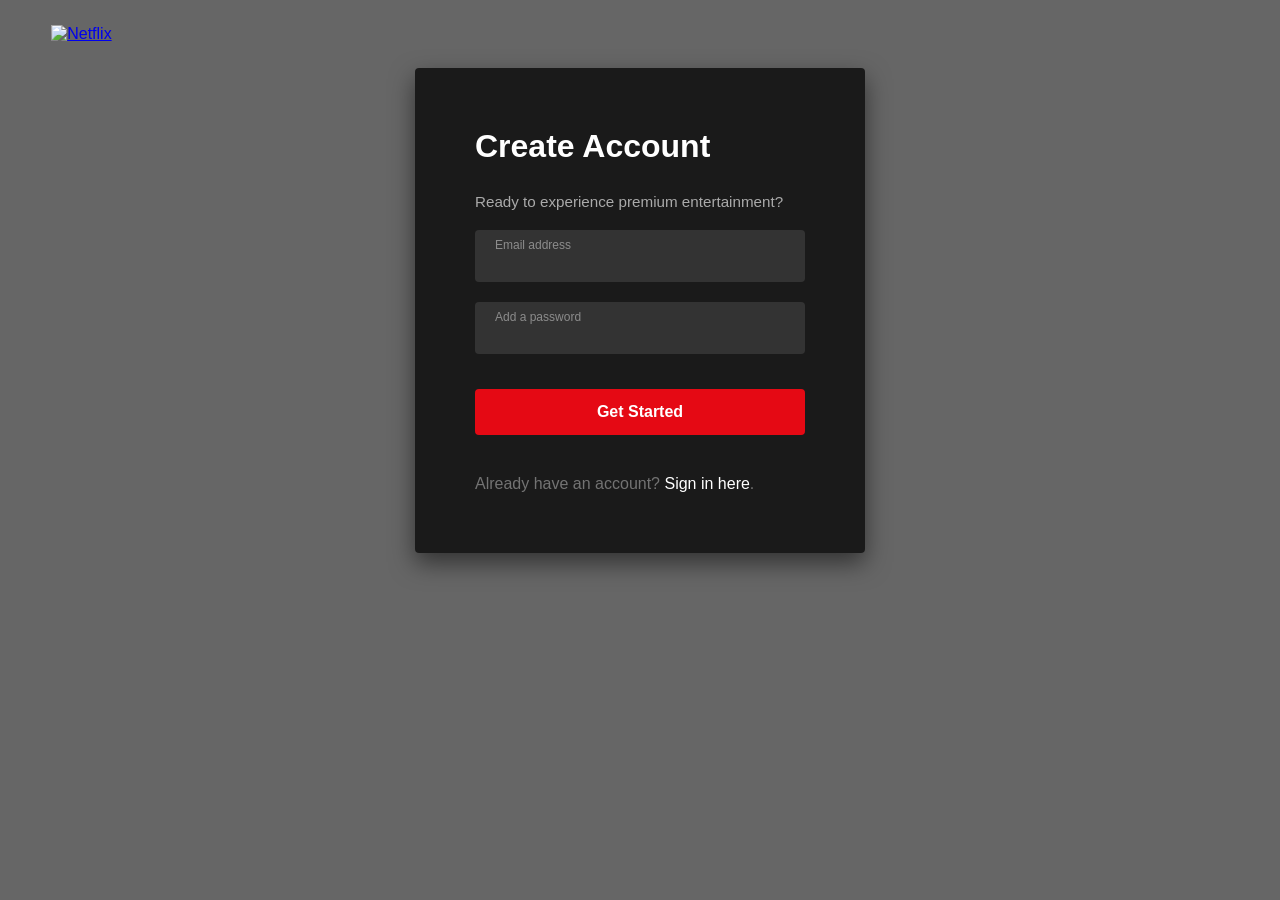
==== signup.html @ d0b5bb9f "Feat: Completed dynamic Netflix portal with flat DB backend" ====
<!DOCTYPE html>
<html lang="en">
<head>
    <meta charset="UTF-8">
    <meta name="viewport" content="width=device-width, initial-scale=1.0">
    <title>Netflix - Sign Up</title>
    <link rel="stylesheet" href="style.css">
</head>
<body class="auth-body">
    <div class="auth-header">
        <a href="index.html">
            <img src="https://upload.wikimedia.org/wikipedia/commons/0/08/Netflix_2015_logo.svg" alt="Netflix" class="logo">
        </a>
    </div>

    <div class="auth-card">
        <h2>Create Account</h2>
        <p style="color: #aaa; margin-bottom: 20px; font-size: 0.95rem;">Ready to experience premium entertainment?</p>
        <form id="registerForm">
            <div class="input-group">
                <input type="email" id="regEmail" required>
                <label>Email address</label>
                <span class="error-msg" id="regEmailError"></span>
            </div>
            <div class="input-group">
                <input type="password" id="regPassword" required>
                <label>Add a password</label>
                <span class="error-msg" id="regPassError"></span>
            </div>
            <button type="submit" class="btn-auth-submit">Get Started</button>
        </form>

        <div class="auth-switch">
            <p>Already have an account? <a href="signin.html">Sign in here</a>.</p>
        </div>
    </div>
    <script src="script.js"></script>
</body>
</html>
---- style.css ----
/* ==========================================================================
   1. RESET & BASE CONFIGURATION
   ========================================================================== */
   * {
    margin: 0;
    padding: 0;
    box-sizing: border-box;
    font-family: 'Helvetica Neue', Helvetica, Arial, sans-serif;
}

body {
    background-color: #141414;
    color: #ffffff;
    overflow-x: hidden;
}

/* ==========================================================================
   2. INDEX / LANDING PAGE STYLES
   ========================================================================== */
.hero {
    background: linear-gradient(to bottom, rgba(0,0,0,0.8) 0%, rgba(0,0,0,0.2) 60%, rgba(0,0,0,0.95) 100%), 
                url('https://images.unsplash.com/photo-1574267432553-4b4628081c31?q=80&w=1600'); 
    background-size: cover;
    background-position: center;
    height: 95vh;
    position: relative;
    display: flex;
    flex-direction: column;
}

.navbar {
    display: flex;
    justify-content: space-between;
    align-items: center;
    padding: 25px 6%;
    z-index: 10;
}

.logo {
    height: 42px;
}

.nav-buttons {
    display: flex;
    align-items: center;
    gap: 15px;
}

.lang-btn {
    background: rgba(0, 0, 0, 0.6);
    color: #fff;
    border: 1px solid rgba(255,255,255,0.3);
    padding: 6px 15px;
    border-radius: 4px;
    font-size: 0.9rem;
}

.btn-signin {
    background-color: #E50914;
    color: #fff;
    text-decoration: none;
    padding: 7px 17px;
    font-size: 0.9rem;
    font-weight: 600;
    border-radius: 4px;
    transition: background 0.2s;
}

.btn-signin:hover { 
    background-color: #c40812; 
}

.hero-content {
    margin: auto;
    text-align: center;
    max-width: 800px;
    padding: 0 20px;
    z-index: 5;
    text-shadow: 0px 4px 10px rgba(0,0,0,0.9);
}

.hero-content h1 {
    font-size: 3.2rem;
    font-weight: 900;
    margin-bottom: 15px;
    line-height: 1.1;
}

.hero-content .subtitle { 
    font-size: 1.5rem; 
    margin-bottom: 25px; 
}

.hero-content .email-text { 
    font-size: 1.2rem; 
    margin-bottom: 20px; 
}

.email-form { 
    display: flex; 
    justify-content: center; 
    gap: 8px; 
}

.email-form input {
    width: 450px;
    padding: 18px;
    background: rgba(15, 15, 15, 0.7);
    border: 1px solid rgba(255, 255, 255, 0.3);
    color: #fff;
    font-size: 1rem;
    border-radius: 4px;
}

.email-form input:focus { 
    border-color: #E50914; 
    outline: none; 
}

.email-form button {
    background-color: #E50914;
    color: #fff;
    border: none;
    padding: 0 25px;
    font-size: 1.4rem;
    font-weight: 600;
    border-radius: 4px;
    cursor: pointer;
    display: flex;
    align-items: center;
    gap: 8px;
}

.section-divider {
    border: none;
    height: 8px;
    background-color: #232323;
}

/* FAQ Accordion Section */
.faq-section { 
    padding: 70px 6%; 
    max-width: 850px; 
    margin: 0 auto; 
}

.faq-section h2 { 
    text-align: center; 
    font-size: 2.5rem; 
    margin-bottom: 35px; 
}

.faq-item { 
    background-color: #2d2d2d; 
    margin-bottom: 8px; 
}

.faq-question {
    width: 100%; 
    background: none; 
    border: none; 
    color: #fff;
    text-align: left; 
    padding: 24px; 
    font-size: 1.4rem;
    display: flex; 
    justify-content: space-between; 
    align-items: center; 
    cursor: pointer;
}

.faq-question:hover { 
    background-color: #414141; 
}

.faq-answer { 
    max-height: 0; 
    overflow: hidden; 
    transition: max-height 0.25s cubic-bezier(0.5, 0, 0.1, 1); 
    background-color: #2d2d2d; 
}

.faq-answer p { 
    padding: 0 24px 24px 24px; 
    font-size: 1.15rem; 
    color: #bfbfbf; 
    line-height: 1.5; 
}

.faq-item.active .faq-answer { 
    max-height: 300px; 
}

.faq-item.active i { 
    transform: rotate(45deg); 
}

/* ==========================================================================
   3. AUTH PAGES STYLING (SIGN-IN & SIGN-UP INPUT FIXES)
   ========================================================================== */
.auth-body {
    background: linear-gradient(rgba(0, 0, 0, 0.6), rgba(0, 0, 0, 0.6)), 
                url('https://images.unsplash.com/photo-1574267432553-4b4628081c31?q=80&w=1600') no-repeat center center/cover;
    min-height: 100vh;
    display: flex;
    flex-direction: column;
}

.auth-header { 
    padding: 25px 4%; 
}

.auth-card {
    background-color: rgba(0, 0, 0, 0.75);
    padding: 60px;
    width: 100%;
    max-width: 450px;
    margin: 0 auto 100px auto;
    border-radius: 4px;
    box-shadow: 0 10px 25px rgba(0,0,0,0.5);
}

.auth-card h2 { 
    font-size: 2rem; 
    font-weight: 700; 
    margin-bottom: 28px; 
}

/* Overlap Fixed Input Architecture */
.input-group {
    position: relative;
    margin-bottom: 20px;
}

.input-group input {
    width: 100%;
    padding: 24px 20px 8px 20px; /* Label ke liye spacing lock kar di hai */
    background: #333333;
    border: none;
    border-bottom: 2px solid transparent;
    border-radius: 4px;
    color: #fff;
    font-size: 1rem;
    outline: none;
}

.input-group input:focus {
    background: #454545;
    border-bottom-color: #e87c03;
}

/* Label Position Engineering - autofill par text mix nahi hoga */
.input-group label {
    position: absolute;
    left: 20px;
    top: 8px; 
    color: #8c8c8c;
    font-size: 0.75rem;
    pointer-events: none;
    transition: 0.15s ease all;
}

.btn-auth-submit {
    width: 100%; 
    padding: 14px; 
    background-color: #E50914; 
    color: #fff;
    font-size: 1rem; 
    font-weight: 600; 
    border: none; 
    border-radius: 4px;
    margin-top: 15px; 
    cursor: pointer; 
    transition: background 0.2s;
}

.btn-auth-submit:hover { 
    background-color: #c40812; 
}

.auth-help { 
    display: flex; 
    justify-content: space-between; 
    margin-top: 12px; 
    font-size: 0.8rem; 
}

.auth-help a { 
    color: #b3b3b3; 
    text-decoration: none; 
}

.remember-container { 
    display: flex; 
    align-items: center; 
    gap: 6px; 
    color: #b3b3b3;
}

.auth-switch { 
    margin-top: 40px; 
    color: #737373; 
    font-size: 1rem; 
}

.auth-switch a { 
    color: #fff; 
    text-decoration: none; 
}

.auth-switch a:hover { 
    text-decoration: underline; 
}

.error-msg { 
    color: #e87c03; 
    font-size: 0.75rem; 
    display: block; 
    margin-top: 4px; 
}

/* ==========================================================================
   4. BROWSE / MULTI-DASHBOARD LAYOUT STYLES
   ========================================================================== */
.browse-nav {
    position: fixed;
    top: 0; 
    width: 100%; 
    display: flex; 
    justify-content: space-between;
    align-items: center; 
    padding: 15px 4%; 
    z-index: 100;
    background: linear-gradient(to bottom, rgba(0,0,0,0.8) 0%, transparent 100%);
    transition: background-color 0.4s ease;
}

.browse-nav.nav-black { 
    background-color: #141414; 
}

.nav-left, .nav-right { 
    display: flex; 
    align-items: center; 
    gap: 20px; 
}

.nav-links { 
    display: flex; 
    list-style: none; 
    gap: 18px; 
    margin-left: 10px; 
}

.nav-links a { 
    color: #e5e5e5; 
    text-decoration: none; 
    font-size: 0.85rem; 
    transition: color 0.3s; 
}

.nav-links a:hover, 
.nav-links .active a { 
    color: #ffffff; 
    font-weight: 500; 
}

.nav-icon { 
    font-size: 1.1rem; 
    cursor: pointer; 
}

.avatar { 
    width: 32px; 
    border-radius: 4px; 
    cursor: pointer; 
}

.btn-logout-hub {
    background: rgba(229, 9, 20, 0.2);
    color: #E50914;
    border: 1px solid #E50914;
    padding: 6px 14px;
    font-size: 0.8rem;
    font-weight: 600;
    border-radius: 4px;
    text-decoration: none;
    transition: all 0.3s ease;
}

.btn-logout-hub:hover {
    background: #E50914;
    color: #fff;
    box-shadow: 0 0 12px rgba(229, 9, 20, 0.6);
}

/* Billboard Banner */
.billboard {
    height: 85vh;
    background: linear-gradient(to right, rgba(20,20,20,0.9) 20%, rgba(20,20,20,0.2) 60%, transparent 100%),
                url('https://images.unsplash.com/photo-1574267432553-4b4628081c31?q=80&w=1600');
    background-size: cover;
    background-position: center 20%;
    position: relative; 
    display: flex; 
    align-items: center; 
    padding-left: 4%;
}

.billboard-content { 
    max-width: 45%; 
    z-index: 10; 
}

.movie-title { 
    font-size: 4rem; 
    font-weight: 900; 
    letter-spacing: 2px; 
    margin-bottom: 15px; 
    text-transform: uppercase;
}

.movie-desc { 
    font-size: 1.1rem; 
    line-height: 1.4; 
    color: #fff; 
    margin-bottom: 20px; 
}

.billboard-buttons { 
    display: flex; 
    gap: 10px; 
}

.btn-play, .btn-info {
    border: none; 
    padding: 10px 24px; 
    font-size: 1.05rem; 
    font-weight: 600;
    border-radius: 4px; 
    cursor: pointer; 
    display: flex; 
    align-items: center; 
    gap: 8px;
}

.btn-play { background-color: #ffffff; color: #000; }
.btn-info { background-color: rgba(109, 109, 110, 0.7); color: #fff; }

.billboard-overlay { 
    position: absolute; 
    bottom: 0; 
    left: 0; 
    width: 100%; 
    height: 100px; 
    background: linear-gradient(to top, #141414, transparent); 
}

/* Movie Layout Control */
.rows-container { 
    position: relative; 
    z-index: 20; 
    padding-left: 4%; 
    padding-bottom: 50px; 
    margin-top: -40px; 
}

.movie-row { 
    margin-bottom: 35px; 
}

.movie-row h2 { 
    font-size: 1.4rem; 
    font-weight: 600; 
    color: #e5e5e5; 
    margin-bottom: 12px; 
}

.row-posters { 
    display: flex; 
    gap: 8px; 
    overflow-x: auto; 
    padding: 10px 0; 
}

.row-posters::-webkit-scrollbar { 
    display: none; 
}

.browse-card {
    min-width: 240px; 
    height: 140px; 
    border-radius: 4px; 
    overflow: hidden;
    position: relative; 
    cursor: pointer; 
    transition: transform 0.4s cubic-bezier(0.165, 0.84, 0.44, 1);
}

.browse-card img { 
    width: 100%; 
    height: 100%; 
    object-fit: cover; 
}

.browse-card:hover { 
    transform: scale(1.1); 
    z-index: 30; 
    box-shadow: 0 8px 20px rgba(0,0,0,0.8); 
}

.c-overlay { 
    position: absolute; 
    top: 0; left: 0; 
    width: 100%; height: 100%; 
    background: rgba(0,0,0,0.4); 
    display: flex; 
    justify-content: center; 
    align-items: center; 
    opacity: 0; 
    transition: opacity 0.2s; 
}

.browse-card:hover .c-overlay { 
    opacity: 1; 
}

.c-overlay i { 
    font-size: 2rem; 
    color: #fff; 
}

/* Responsive Structural Fixes */
@media (max-width: 768px) {
    .hero-content h1 { font-size: 2.2rem; }
    .email-form { flex-direction: column; align-items: center; }
    .email-form input { width: 100%; }
    .auth-card { padding: 40px 20px; }
    .billboard-content { max-width: 80%; }
    .movie-title { font-size: 2.5rem; }
}
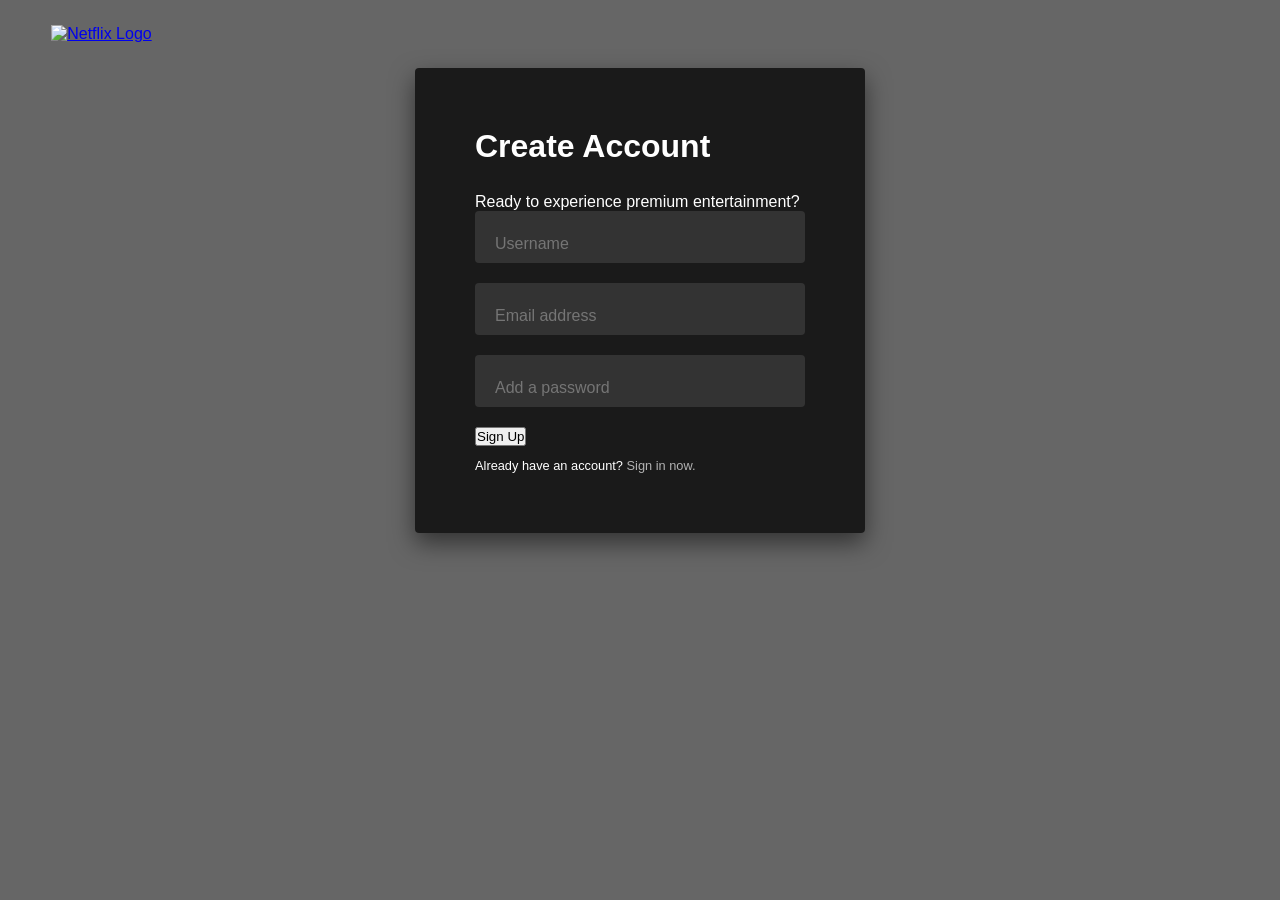
==== commit bcd3cde5: "Fix: Synced HTML Input IDs with Javascript production engine" ====
--- a/signup.html
+++ b/signup.html
@@ -3,37 +3,44 @@
 <head>
     <meta charset="UTF-8">
     <meta name="viewport" content="width=device-width, initial-scale=1.0">
-    <title>Netflix - Sign Up</title>
+    <title>Netflix India - Watch TV Shows Online, Watch Movies Online</title>
     <link rel="stylesheet" href="style.css">
 </head>
 <body class="auth-body">
+    
     <div class="auth-header">
         <a href="index.html">
-            <img src="https://upload.wikimedia.org/wikipedia/commons/0/08/Netflix_2015_logo.svg" alt="Netflix" class="logo">
+            <img src="https://upload.wikimedia.org/wikipedia/commons/0/08/Netflix_2015_logo.svg" class="logo" alt="Netflix Logo">
         </a>
     </div>
 
     <div class="auth-card">
         <h2>Create Account</h2>
-        <p style="color: #aaa; margin-bottom: 20px; font-size: 0.95rem;">Ready to experience premium entertainment?</p>
-        <form id="registerForm">
+        <p class="sub-text">Ready to experience premium entertainment?</p>
+        
+        <form id="signupForm">
             <div class="input-group">
-                <input type="email" id="regEmail" required>
-                <label>Email address</label>
-                <span class="error-msg" id="regEmailError"></span>
+                <input type="text" id="signupUsername" placeholder="Username" required autocomplete="off">
             </div>
+
             <div class="input-group">
-                <input type="password" id="regPassword" required>
-                <label>Add a password</label>
-                <span class="error-msg" id="regPassError"></span>
+                <input type="email" id="signupEmail" placeholder="Email address" required autocomplete="email">
             </div>
-            <button type="submit" class="btn-auth-submit">Get Started</button>
+            
+            <div class="input-group">
+                <input type="password" id="signupPassword" placeholder="Add a password" required autocomplete="new-password">
+            </div>
+
+            <div id="signupMessage" class="status-message"></div>
+
+            <button type="submit" class="auth-btn">Sign Up</button>
         </form>
 
-        <div class="auth-switch">
-            <p>Already have an account? <a href="signin.html">Sign in here</a>.</p>
+        <div class="auth-help">
+            <p>Already have an account? <a href="signin.html">Sign in now.</a></p>
         </div>
     </div>
+
     <script src="script.js"></script>
 </body>
 </html>
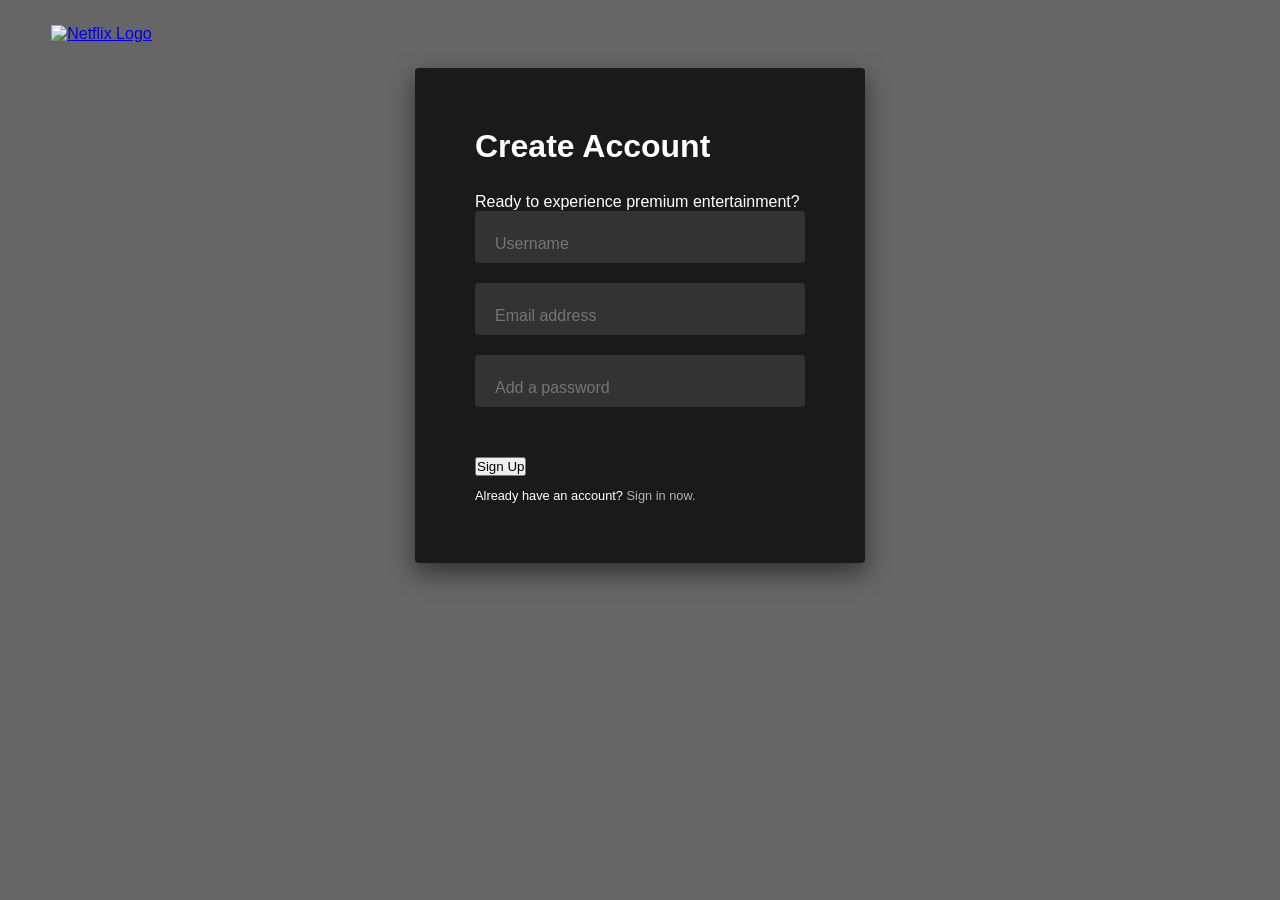
==== commit 2369f35f: "nteflix" ====
--- a/signup.html
+++ b/signup.html
@@ -3,8 +3,8 @@
 <head>
     <meta charset="UTF-8">
     <meta name="viewport" content="width=device-width, initial-scale=1.0">
-    <title>Netflix India - Watch TV Shows Online, Watch Movies Online</title>
-    <link rel="stylesheet" href="style.css">
+    <title>Netflix India - Sign Up</title>
+    <link rel="stylesheet" href="./style.css">
 </head>
 <body class="auth-body">
     
@@ -31,7 +31,7 @@
                 <input type="password" id="signupPassword" placeholder="Add a password" required autocomplete="new-password">
             </div>
 
-            <div id="signupMessage" class="status-message"></div>
+            <div id="signupMessage" class="status-message" style="margin-top: 10px; font-weight: bold;"></div>
 
             <button type="submit" class="auth-btn">Sign Up</button>
         </form>
@@ -41,6 +41,6 @@
         </div>
     </div>
 
-    <script src="script.js"></script>
+    <script src="./script.js"></script>
 </body>
 </html>
--- a/style.css
+++ b/style.css
@@ -538,4 +538,13 @@
     .auth-card { padding: 40px 20px; }
     .billboard-content { max-width: 80%; }
     .movie-title { font-size: 2.5rem; }
+}
+
+/* Status Messages Styling for Live Feedback */
+.status-message {
+    margin: 12px 0;
+    font-size: 14px;
+    text-align: left;
+    min-height: 18px;
+    font-weight: 500;
 }
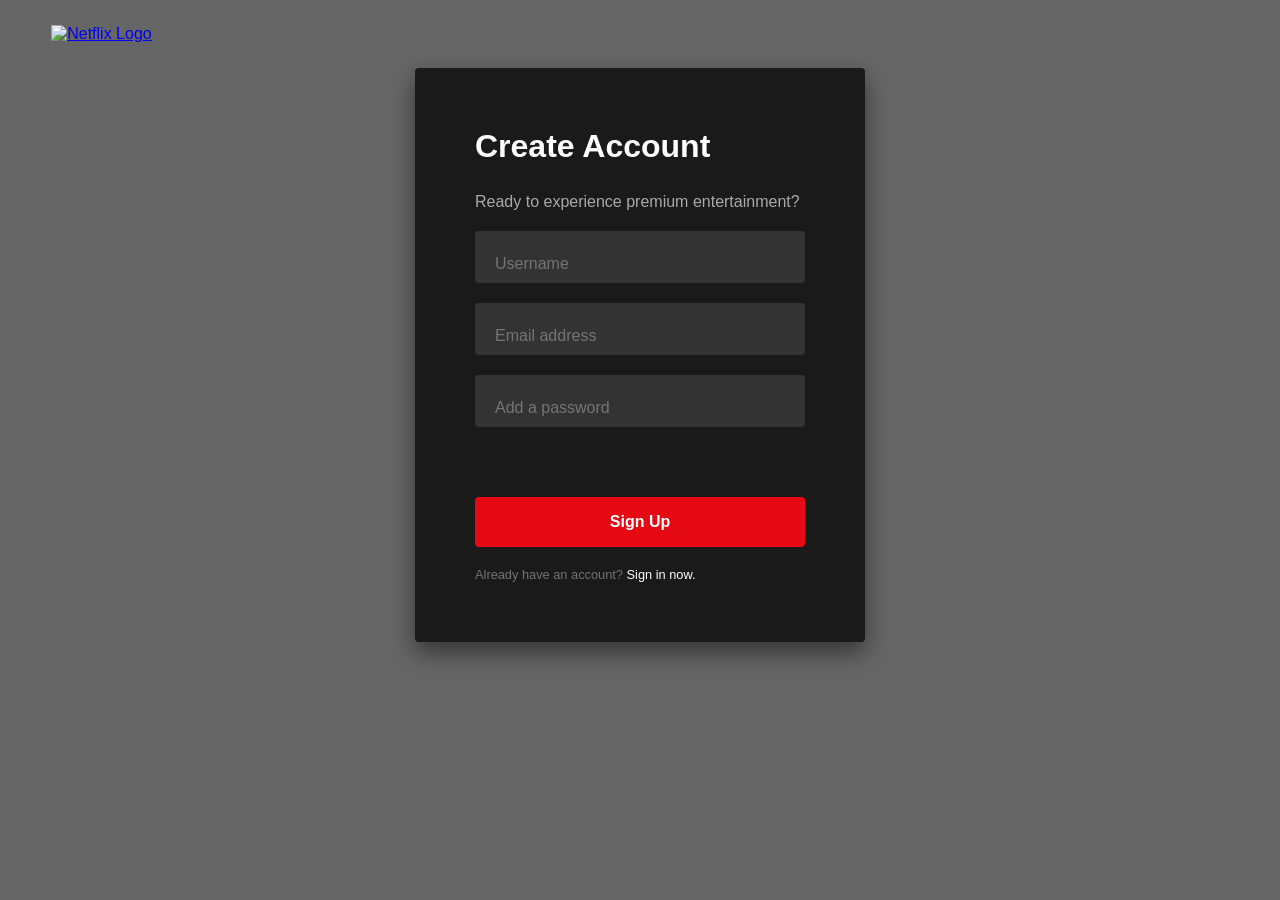
==== commit a821e6f8: "nteflix" ====
--- a/signup.html
+++ b/signup.html
@@ -4,7 +4,7 @@
     <meta charset="UTF-8">
     <meta name="viewport" content="width=device-width, initial-scale=1.0">
     <title>Netflix India - Sign Up</title>
-    <link rel="stylesheet" href="./style.css">
+    <link rel="stylesheet" href="style.css">
 </head>
 <body class="auth-body">
     
@@ -16,7 +16,7 @@
 
     <div class="auth-card">
         <h2>Create Account</h2>
-        <p class="sub-text">Ready to experience premium entertainment?</p>
+        <p class="sub-text" style="color: #aaa; margin-bottom: 20px;">Ready to experience premium entertainment?</p>
         
         <form id="signupForm">
             <div class="input-group">
@@ -33,14 +33,14 @@
 
             <div id="signupMessage" class="status-message" style="margin-top: 10px; font-weight: bold;"></div>
 
-            <button type="submit" class="auth-btn">Sign Up</button>
+            <button type="submit" class="auth-btn" style="width: 100%; padding: 16px; background-color: #e50914; color: white; border: none; font-size: 16px; font-weight: bold; border-radius: 4px; cursor: pointer; margin-top: 20px;">Sign Up</button>
         </form>
 
-        <div class="auth-help">
-            <p>Already have an account? <a href="signin.html">Sign in now.</a></p>
+        <div class="auth-help" style="margin-top: 20px;">
+            <p style="color: #737373;">Already have an account? <a href="signin.html" style="color: white; text-decoration: none;">Sign in now.</a></p>
         </div>
     </div>
 
-    <script src="./script.js"></script>
+    <script src="script.js"></script>
 </body>
 </html>
